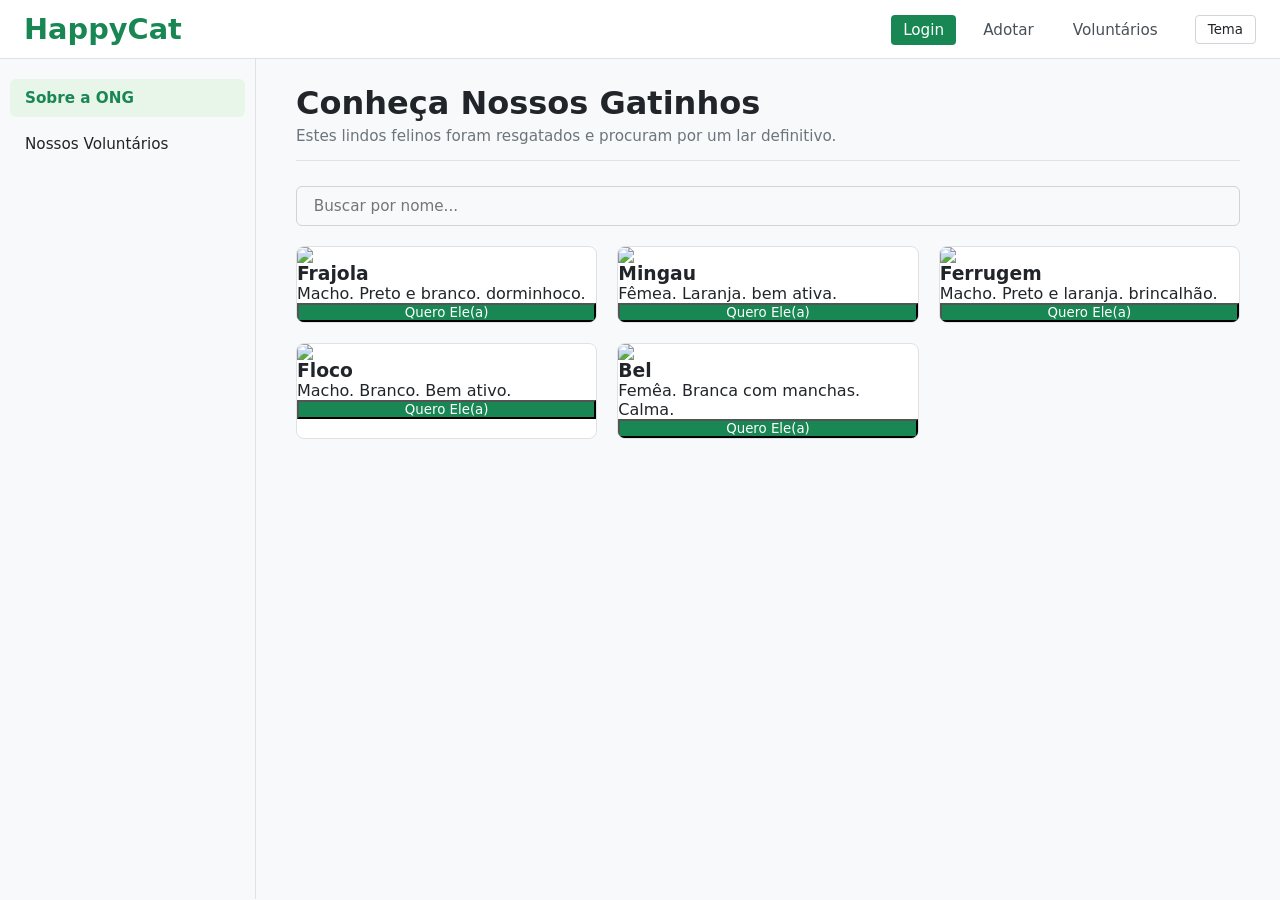
==== trabalhoweb/paginas/gatos.html @ 1ae34de1 "transferindo trabalho" ====
<!DOCTYPE html>
<html lang="pt-BR">
<head>
    <meta charset="UTF-8">
    <meta name="viewport" content="width=device-width, initial-scale=1.0">
    <title>HappyCat - Gatinhos para Adoção</title>
    <link rel="stylesheet" href="../estilos/estilo.css">
</head>
<body class="light-theme">

    <header class="meu-menu">
        <div class="logo"> <h2 href="index.html">HappyCat</h2></div>
        <div class="menu-direita">
            <nav>
                <a href="login.html" class="active">Login</a>
                <a href="gatos.html">Adotar</a>
                <a href="voluntarios.html">Voluntários</a>
            </nav>
            <button id="btnTema" class="btn-tema" onclick="alternarTema()"> Tema</button>
        </div>
    </header>

    <div class="conteudo-principal row">
        <aside class="col-3 minha-sidebar">
            <ul class="sidebar-links">
                <li><a href="index.html" class="active-link">Sobre a ONG</a></li>
                <li><a href="voluntarios.html">Nossos Voluntários</a></li>
            </ul>
        </aside>

        <main class="col-9">
            <div class="titulo-pagina">
                <h1>Conheça Nossos Gatinhos</h1>
                <p>Estes lindos felinos foram resgatados e procuram por um lar definitivo.</p>
            </div>
            
            <div class="busca-bloco">
                <input type="text" id="buscaGatoLista" class="campo-busca" placeholder=" Buscar por nome...">
            </div>

            <div class="grade-gatos" id="gridGatos"></div>
        </main>
    </div>

    <div id="meuModalAdocao" class="fundo-modal escondido">
        <div class="janela-modal shadow animate-down">
            <div class="modal-topo bg-sucesso-light">
                <h3>Interesse em Adotar</h3>
                <button class="btn-fechar" onclick="fecharModalAdocao()">&times;</button>
            </div>
            <div class="modal-corpo">
                <p>Você escolheu o gatinho: <strong id="nomeGatoModal" class="cor-sucesso"></strong>!</p>
                <form id="formInteresseAdocao">
                    <div class="campo-grupo">
                        <label>Seu Nome Completo</label>
                        <input type="text" id="nomeInteressado" required>
                    </div>
                    <div class="campo-grupo">
                        <label>Telefone / WhatsApp</label>
                        <input type="text" id="telInteressado" placeholder="(00) 00000-0000" required>
                    </div>
                    <button type="submit" class="btn btn-sucesso btn-largo">Enviar Formulário</button>
                </form>
            </div>
        </div>
    </div>

    <script src="../js/app.js"></script>
    <script src="../js/gatos_lista.js"></script>
</body>
</html>
---- trabalhoweb/estilos/estilo.css ----
* {
    box-sizing: border-box;
    margin: 0; padding: 0;
    font-family: system-ui, -apple-system, sans-serif;
}

body { 
    transition: background 0.2s, color 0.2s; 
}
body.light-theme { 
    background-color: #f8f9fa; 
    color: #212529; }
body.dark-theme { 
    background-color: #121212; 
    color: #e0e0e0; 
}

.meu-menu {
    background-color: #ffffff;
    padding: 12px 24px;
    display: flex;
    justify-content: space-between;
    align-items: center;
    border-bottom: 1px solid #dee2e6;
    position: sticky; top: 0; z-index: 100;
}
body.dark-theme .meu-menu { 
    background-color: #1e1e1e; 
    border-color: #2d2d2d; 
}

.logo { 
    font-size: 1.2rem; 
    color: #198754; 
}
.menu-direita { 
    display: flex; 
    align-items: center; 
    gap: 20px;
 }

.meu-menu nav a {
    color: #495057; 
    text-decoration: none;
    margin: 0 5px; 
    padding: 6px 12px; 
    font-size: 0.95rem; 
    border-radius: 4px;
}
body.dark-theme .meu-menu nav a { 
    color: #b0b0b0; 
}
.meu-menu nav a:hover { 
    background-color: #f1f3f5; 
}
.meu-menu nav a.active { 
    background-color: #198754; 
    color: #ffffff; 
}

.btn-tema {
    padding: 6px 12px; 
    background: transparent; 
    border: 1px solid #ced4da;
    border-radius: 4px;
    cursor: pointer; color: inherit;
}

.row { 
    display: flex; 
    flex-wrap: wrap; 
}
.col-3 { 
    width: 20%; 
}
.col-6 { 
    width: 50%; 
    padding: 10px; 
}
.col-9 { 
    width: 80%; 
    padding: 25px 40px; 
}

@media (max-width: 992px) {
    .col-3, .col-9, .col-6 { width: 100%; }
    .row { flex-direction: column; }
}

.minha-sidebar {
    background-color: #f8f9fa;
    border-right: 1px solid #dee2e6;
    min-height: calc(100vh - 60px);
    padding: 20px 10px;
}
body.dark-theme .minha-sidebar { 
    background-color: #1a1a1a; 
    border-color: #2d2d2d; 
}

.sidebar-links { 
    list-style: none; 
    display: flex; 
    flex-column: normal; 
    flex-direction: column; 
    gap: 8px; 
}
.sidebar-links a {
    display: block; 
    padding: 10px 15px; 
    color: #212529; 
    text-decoration: none; 
    border-radius: 6px; 
    font-size: 0.95rem;
}
body.dark-theme .sidebar-links a { 
    color: #ccc; 
}
.sidebar-links a:hover { 
    background-color: #e9ecef; 
}
body.dark-theme .sidebar-links a:hover { 
    background-color: #2d2d2d; 
}
.sidebar-links a.active-link { 
    background-color: #e8f5e9; 
    color: #198754; 
    font-weight: bold; 
}
body.dark-theme .sidebar-links a.active-link { 
    background-color: #1c3224; 
    color: #4ade80; 
}

.titulo-pagina { 
    margin-bottom: 25px; 
    border-bottom: 1px solid #dee2e6; 
    padding-bottom: 15px; 
}
body.dark-theme .titulo-pagina { 
    border-color: #2d2d2d; 
}
.titulo-pagina p { 
    color: #6c757d; 
    font-size: 0.95rem; 
    margin-top: 5px; 
}

.caixa-formulario {
    background: #ffffff; 
    border-radius: 8px; 
    border: 1px solid #e0e0e0; 
    overflow: hidden; 
    max-width: 700px;
}
body.dark-theme .caixa-formulario { 
    background: #1e1e1e; 
    border-color: #2d2d2d; 
}

.caixa-header { 
    padding: 15px 20px; 
    font-weight: bold; 
    color: white; 
    font-size: 1.05rem; 
}
.bg-success { 
    background-color: #198754; 
}
.caixa-body { 
    padding: 25px; 
}

.campo-grupo { 
    margin-bottom: 15px; 
    display: flex; 
    flex-direction: 
    column; gap: 6px; 
}
.campo-grupo label { 
    font-size: 0.88rem; 
    font-weight: 500; 
    color: #495057; 
}
body.dark-theme .campo-grupo label { 
    color: #b0b0b0; 
}

input[type="text"], input[type="password"], input[type="email"] {
    padding: 10px 12px; 
    border: 1px solid #ced4da; 
    border-radius: 6px; 
    font-size: 0.95rem;
    background-color: transparent; 
    color: inherit; 
    transition: border 0.15s;
}
input:focus { 
    border-color: #198754; 
    outline: none; 
}

.btn {
    padding: 8px 16px; 
    border-radius: 6px; 
    font-weight: 500; 
    font-size: 0.9rem;
    cursor: pointer; 
    border: none; 
    transition: filter 0.15s; 
    display: inline-flex; 
    align-items: center; 
    gap: 5px;
}
.btn:hover { 
    filter: brightness(0.9); 
}
.btn-sucesso { 
    background-color: #198754; 
    color: white; 
}
.btn-aviso { 
    background-color: #ffc107; 
    color: #212529; 
}
.btn-perigo { 
    background-color: #dc3545; 
    color: white; 
}
.btn-sm { 
    padding: 5px 10px; 
    font-size: 0.8rem; 
}
.btn-largo { 
    width: 100%; 
    justify-content: center; 
    padding: 11px; 
}
.btn-link { 
    background: none; 
    border: none; 
    color: #198754; 
    text-decoration: underline; 
    cursor: pointer; 
}

.tabela-container { 
    border-radius: 8px; 
    overflow: hidden; 
    border: 1px solid #dee2e6; 
    background: #fff; 
}
body.dark-theme .tabela-container { 
    border-color: #2d2d2d; 
    background: #1e1e1e; 
}
.tabela-amadora { 
    width: 100%; 
    border-collapse: collapse; 
    font-size: 0.95rem; 
}
.tabela-amadora th, .tabela-amadora td { 
    padding: 12px 15px; 
    text-align: left; 
    border-bottom: 1px solid #dee2e6; 
}
body.dark-theme .tabela-amadora th, body.dark-theme .tabela-amadora td { 
    border-color: #2d2d2d; 
}
.tabela-amadora th { 
    background-color: #e8f5e9; 
    color: #198754; 
    font-weight: 600; 
}
body.dark-theme .tabela-amadora th { 
    background-color: #1c3224; 
    color: #4ade80; 
}

.campo-busca { 
    width: 100%; 
    padding: 10px; 
    border-radius: 6px; 
    border: 1px solid #ced4da; 
    margin-bottom: 20px; 
}
.grade-gatos { 
    display: grid; 
    grid-template-columns: repeat(auto-fill, minmax(280px, 1fr)); 
    gap: 20px; 
}
.gato-card {
    background: #ffffff; 
    border-radius: 8px; 
    border: 1px solid #dee2e6; 
    overflow: hidden;
    display: flex; 
    flex-direction: column; 
    transition: transform 0.2s;
}
.gato-card:hover { 
    transform: translateY(-3px); 
}
body.dark-theme .gato-card { 
    background: #1e1e1e; 
    border-color: #2d2d2d; 
}
.gato-info { 
    padding: 15px; 
    display: flex; 
    flex-direction: column; 
    flex-grow: 1; 
    gap: 8px; 
}

.fundo-modal {
    position: fixed; 
    top: 0; 
    left: 0; 
    width: 100%; 
    height: 100%;
    background-color: rgba(0,0,0,0.5); 
    display: flex; 
    justify-content: center; 
    align-items: center; 
    z-index: 1000;
}
.janela-modal { 
    background: white; 
    border-radius: 8px; 
    width: 90%; 
    max-width: 480px; 
    overflow: hidden; 
}
body.dark-theme .janela-modal { 
    background: #1e1e1e; 
}
.modal-topo { 
    padding: 15px 20px; 
    border-bottom: 1px solid #dee2e6; 
    display: flex; 
    justify-content: space-between; 
    align-items: center; 
}
body.dark-theme .modal-topo { 
    border-color: #2d2d2d; 
}
.modal-corpo { 
    padding: 20px; 
}
.btn-fechar { 
    background: transparent; 
    border: none; 
    font-size: 1.5rem; 
    cursor: pointer; 
    color: inherit; 
}

.img-banner { 
    border-radius: 6px; 
    max-height: 180px; 
    object-fit: cover; 
}
.shadow { 
    box-shadow: 0 4px 6px -1px rgba(0,0,0,0.1), 0 2px 4px -1px rgba(0,0,0,0.06); 
}
.escondido { 
    display: none !important; 
}
.d-flex-between { 
    display: flex; 
    justify-content: space-between; 
    align-items: center; 
}
.txt-centro { 
    text-align: center; 
}
.cor-sucesso { 
    color: #198754; 
}
.zona-perigo { 
    margin-top: 25px; 
    text-end: right; 
    text-align: right;
}

.animate-fade { 
    animation: fadeIn 0.25s ease-out; 
}
@keyframes fadeIn { 
    from { opacity: 0; } to { opacity: 1; } 
}

.carrossel-container {
    position: relative;
    width: 100%;
    max-width: 400px;
    margin: 0 auto;
    height: 220px;
    border-radius: 8px;
    overflow: hidden;
    background-color: #eee;
}

.carrossel-slides {
    display: flex;
    width: 100%;
    height: 100%;
    transition: transform 0.4s ease-in-out;
}

.slide {
    min-width: 100%;
    height: 100%;
}

.slide img {
    width: 100%;
    height: 100%;
    object-fit: cover;
}

.carrossel-btn {
    position: absolute;
    top: 50%;
    transform: translateY(-50%);
    background-color: rgba(0, 0, 0, 0.4);
    color: white;
    border: none;
    font-size: 1.2rem;
    padding: 10px 14px;
    cursor: pointer;
    border-radius: 50%;
    transition: background 0.2s;
    user-select: none;
    z-index: 5;
}
.carrossel-btn:hover { 
    background-color: rgba(0, 0, 0, 0.7); 
}
.btn-prev { 
    left: 10px; 
}
.btn-next { right: 10px; 
}

.carrossel-indicadores {
    position: absolute;
    bottom: 12px;
    left: 50%;
    transform: translateX(-50%);
    display: flex;
    gap: 8px;
    z-index: 5;
}

.bola {
    width: 10px;
    height: 10px;
    background-color: rgba(255, 255, 255, 0.5);
    border-radius: 50%;
    cursor: pointer;
    transition: background 0.2s;
}

.bola.ativa, .bola:hover {
    background-color: #ffffff;
    transform: scale(1.2);
}
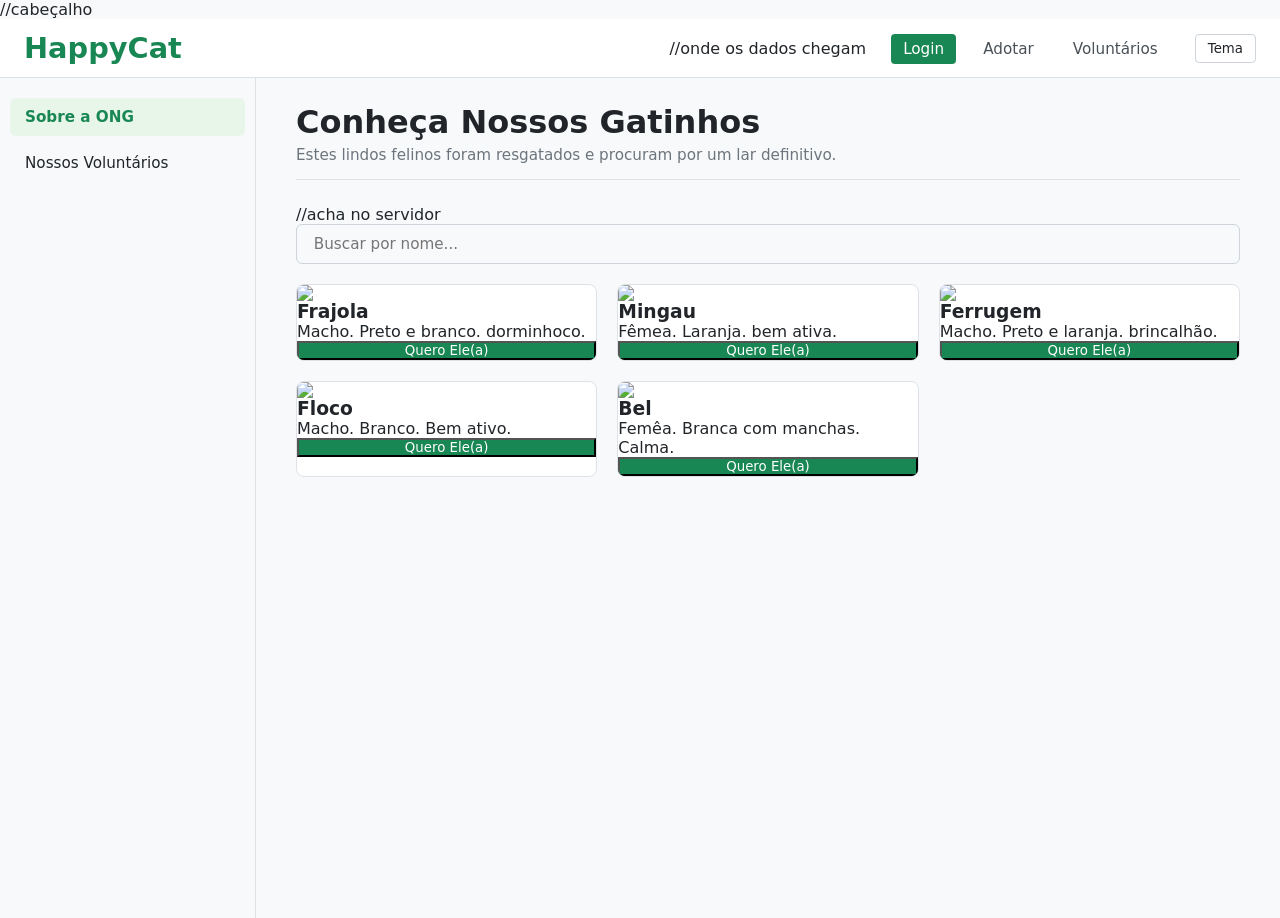
==== commit 7ba33aac: "Fix HTML encoding issues in gatos.html" ====
--- a/trabalhoweb/paginas/gatos.html
+++ b/trabalhoweb/paginas/gatos.html
@@ -1,6 +1,6 @@
 <!DOCTYPE html>
 <html lang="pt-BR">
-<head>
+<head>//cabeçalho
     <meta charset="UTF-8">
     <meta name="viewport" content="width=device-width, initial-scale=1.0">
     <title>HappyCat - Gatinhos para Adoção</title>
@@ -10,7 +10,7 @@
 
     <header class="meu-menu">
         <div class="logo"> <h2 href="index.html">HappyCat</h2></div>
-        <div class="menu-direita">
+        <div class="menu-direita"> //onde os dados chegam
             <nav>
                 <a href="login.html" class="active">Login</a>
                 <a href="gatos.html">Adotar</a>
@@ -34,7 +34,7 @@
                 <p>Estes lindos felinos foram resgatados e procuram por um lar definitivo.</p>
             </div>
             
-            <div class="busca-bloco">
+            <div class="busca-bloco"> //acha no servidor
                 <input type="text" id="buscaGatoLista" class="campo-busca" placeholder=" Buscar por nome...">
             </div>
 
@@ -42,7 +42,7 @@
         </main>
     </div>
 
-    <div id="meuModalAdocao" class="fundo-modal escondido">
+    <div id="meuModalAdocao" class="fundo-modal escondido"> //Ja com acesso, mostra os dados
         <div class="janela-modal shadow animate-down">
             <div class="modal-topo bg-sucesso-light">
                 <h3>Interesse em Adotar</h3>
@@ -68,4 +68,4 @@
     <script src="../js/app.js"></script>
     <script src="../js/gatos_lista.js"></script>
 </body>
-</html>+</html>
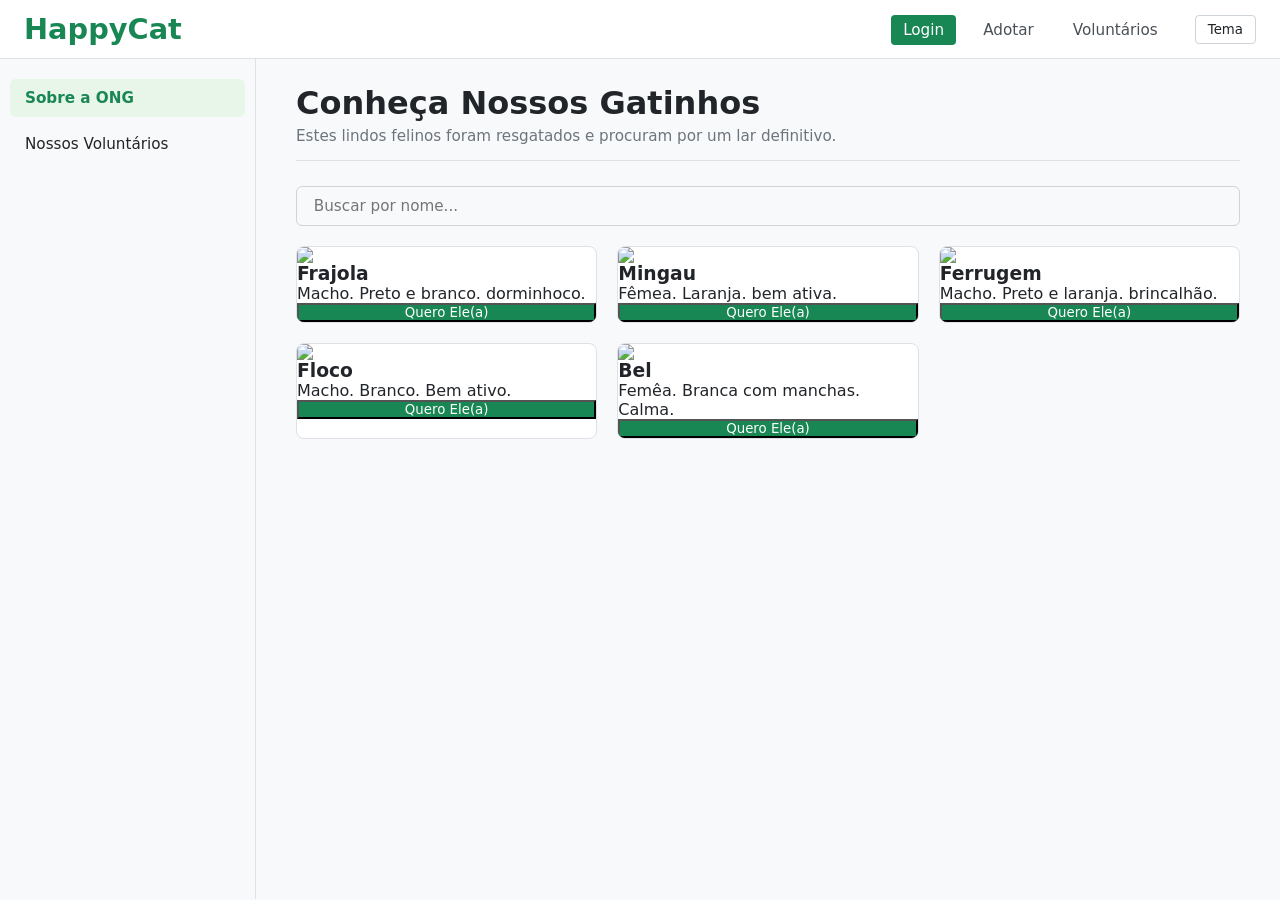
==== commit c431aea8: "ewr" ====
--- a/trabalhoweb/paginas/gatos.html
+++ b/trabalhoweb/paginas/gatos.html
@@ -1,6 +1,6 @@
 <!DOCTYPE html>
 <html lang="pt-BR">
-<head>//cabeçalho
+<head>
     <meta charset="UTF-8">
     <meta name="viewport" content="width=device-width, initial-scale=1.0">
     <title>HappyCat - Gatinhos para Adoção</title>
@@ -10,7 +10,7 @@
 
     <header class="meu-menu">
         <div class="logo"> <h2 href="index.html">HappyCat</h2></div>
-        <div class="menu-direita"> //onde os dados chegam
+        <div class="menu-direita">
             <nav>
                 <a href="login.html" class="active">Login</a>
                 <a href="gatos.html">Adotar</a>
@@ -34,7 +34,7 @@
                 <p>Estes lindos felinos foram resgatados e procuram por um lar definitivo.</p>
             </div>
             
-            <div class="busca-bloco"> //acha no servidor
+            <div class="busca-bloco">
                 <input type="text" id="buscaGatoLista" class="campo-busca" placeholder=" Buscar por nome...">
             </div>
 
@@ -42,7 +42,7 @@
         </main>
     </div>
 
-    <div id="meuModalAdocao" class="fundo-modal escondido"> //Ja com acesso, mostra os dados
+    <div id="meuModalAdocao" class="fundo-modal escondido">
         <div class="janela-modal shadow animate-down">
             <div class="modal-topo bg-sucesso-light">
                 <h3>Interesse em Adotar</h3>
@@ -68,4 +68,4 @@
     <script src="../js/app.js"></script>
     <script src="../js/gatos_lista.js"></script>
 </body>
-</html>
+</html>
